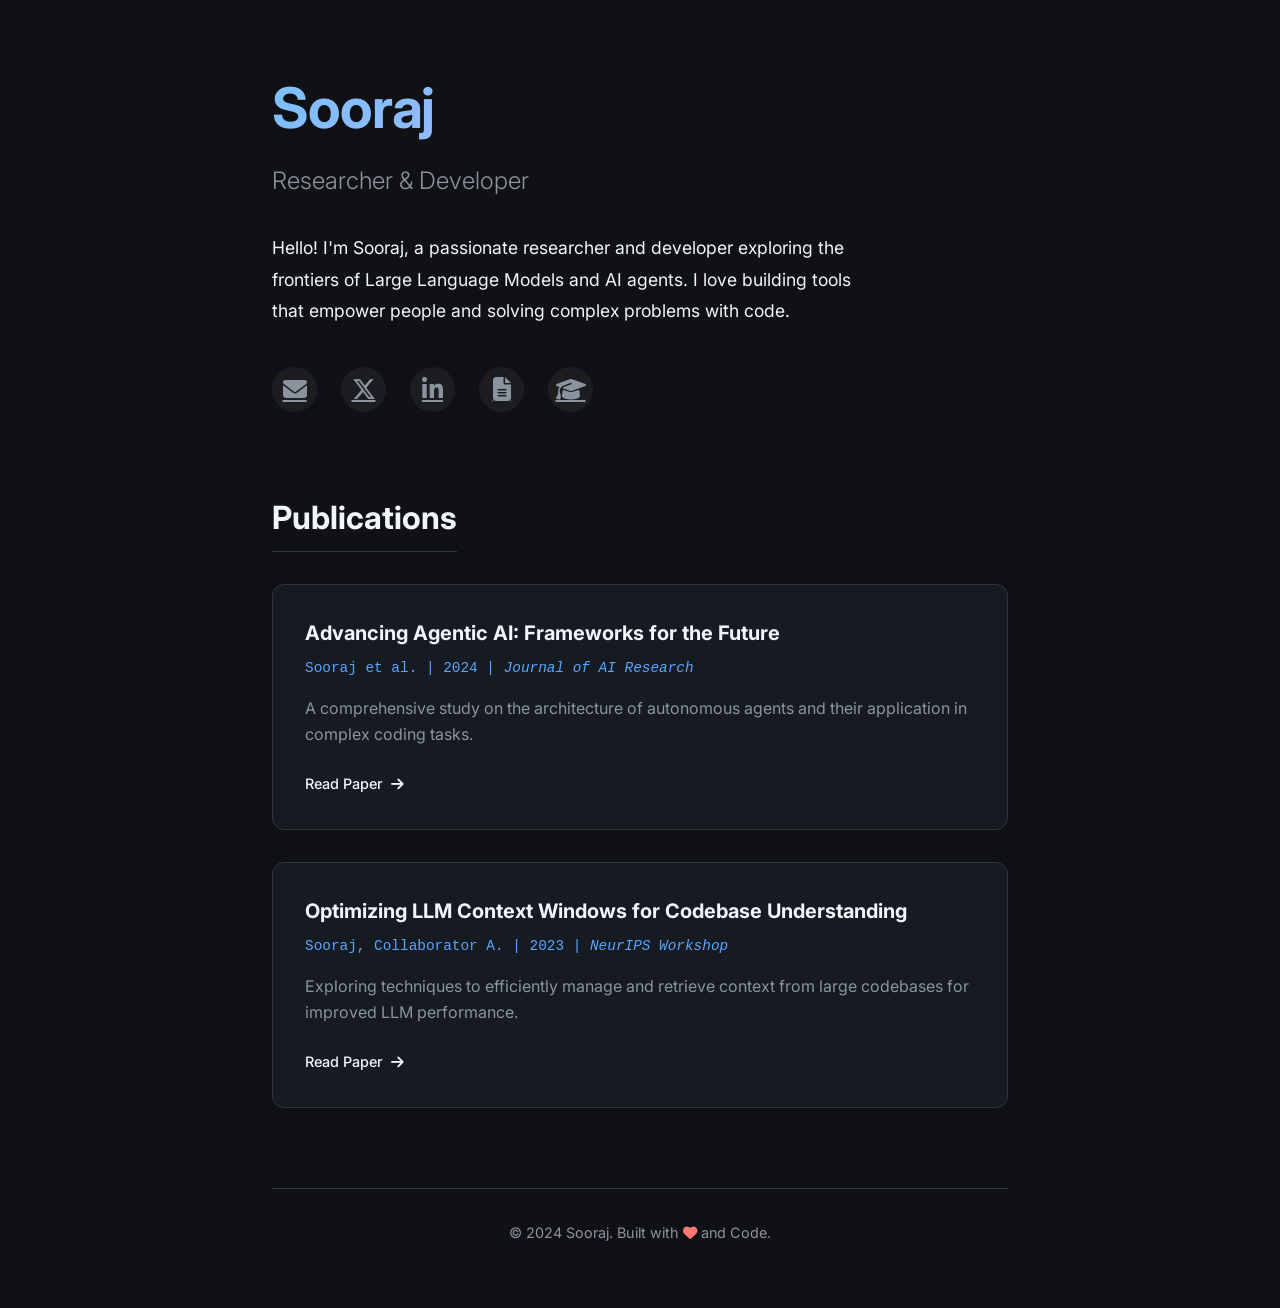
==== index.html @ ae979d78 "Initial commit" ====
<!DOCTYPE html>
<html lang="en">

<head>
    <meta charset="UTF-8">
    <meta name="viewport" content="width=device-width, initial-scale=1.0">
    <title>Sooraj | Personal Website</title>
    <meta name="description" content="Personal website of Sooraj - Researcher & Developer">
    <link rel="stylesheet" href="style.css">
    <link rel="preconnect" href="https://fonts.googleapis.com">
    <link rel="preconnect" href="https://fonts.gstatic.com" crossorigin>
    <link href="https://fonts.googleapis.com/css2?family=Inter:wght@300;400;500;600;700&display=swap" rel="stylesheet">
    <link rel="stylesheet" href="https://cdnjs.cloudflare.com/ajax/libs/font-awesome/6.4.0/css/all.min.css">
</head>

<body>
    <div class="container">
        <header class="hero">
            <div class="hero-content">
                <h1 class="name">Sooraj</h1>
                <p class="tagline">Researcher & Developer</p>
                <p class="bio">
                    Hello! I'm Sooraj, a passionate researcher and developer exploring the frontiers of Large Language
                    Models and AI agents.
                    I love building tools that empower people and solving complex problems with code.
                </p>

                <div class="socials">
                    <a href="mailto:your.email@example.com" class="social-link" aria-label="Email">
                        <i class="fas fa-envelope"></i>
                    </a>
                    <a href="#" class="social-link" aria-label="X (Twitter)">
                        <i class="fab fa-x-twitter"></i>
                    </a>
                    <a href="#" class="social-link" aria-label="LinkedIn">
                        <i class="fab fa-linkedin-in"></i>
                    </a>
                    <a href="#" class="social-link" aria-label="CV">
                        <i class="fas fa-file-alt"></i>
                    </a>
                    <a href="#" class="social-link" aria-label="Google Scholar">
                        <i class="fas fa-graduation-cap"></i>
                    </a>
                </div>
            </div>
        </header>

        <section class="publications">
            <h2 class="section-title">Publications</h2>
            <div class="publication-list">
                <article class="publication-item">
                    <h3 class="pub-title">Advancing Agentic AI: Frameworks for the Future</h3>
                    <p class="pub-meta">Sooraj et al. | 2024 | <em>Journal of AI Research</em></p>
                    <p class="pub-desc">A comprehensive study on the architecture of autonomous agents and their
                        application in complex coding tasks.</p>
                    <a href="#" class="pub-link">Read Paper <i class="fas fa-arrow-right"></i></a>
                </article>

                <article class="publication-item">
                    <h3 class="pub-title">Optimizing LLM Context Windows for Codebase Understanding</h3>
                    <p class="pub-meta">Sooraj, Collaborator A. | 2023 | <em>NeurIPS Workshop</em></p>
                    <p class="pub-desc">Exploring techniques to efficiently manage and retrieve context from large
                        codebases for improved LLM performance.</p>
                    <a href="#" class="pub-link">Read Paper <i class="fas fa-arrow-right"></i></a>
                </article>
            </div>
        </section>

        <footer>
            <p>&copy; 2024 Sooraj. Built with <i class="fas fa-heart"></i> and Code.</p>
        </footer>
    </div>
    <script src="script.js"></script>
</body>

</html>
---- style.css ----
:root {
    --bg-color: #0f1115;
    --card-bg: #161b22;
    --text-primary: #f0f6fc;
    --text-secondary: #8b949e;
    --accent-color: #58a6ff;
    --accent-hover: #1f6feb;
    --border-color: #30363d;
    --gradient-start: #79c0ff;
    --gradient-end: #d2a8ff;
}

* {
    margin: 0;
    padding: 0;
    box-sizing: border-box;
}

body {
    font-family: 'Inter', -apple-system, BlinkMacSystemFont, sans-serif;
    background-color: var(--bg-color);
    color: var(--text-primary);
    line-height: 1.6;
    -webkit-font-smoothing: antialiased;
}

.container {
    max-width: 800px;
    margin: 0 auto;
    padding: 4rem 2rem;
}

/* Hero Section */
.hero {
    margin-bottom: 5rem;
    animation: fadeIn 0.8s ease-out;
}

.name {
    font-size: 3.5rem;
    font-weight: 700;
    margin-bottom: 0.5rem;
    background: linear-gradient(135deg, var(--gradient-start), var(--gradient-end));
    -webkit-background-clip: text;
    -webkit-text-fill-color: transparent;
    letter-spacing: -0.02em;
}

.tagline {
    font-size: 1.5rem;
    color: var(--text-secondary);
    margin-bottom: 2rem;
    font-weight: 300;
}

.bio {
    font-size: 1.1rem;
    color: var(--text-primary);
    max-width: 600px;
    margin-bottom: 2.5rem;
    line-height: 1.8;
}

/* Socials */
.socials {
    display: flex;
    gap: 1.5rem;
}

.social-link {
    color: var(--text-secondary);
    font-size: 1.5rem;
    transition: all 0.3s ease;
    display: flex;
    align-items: center;
    justify-content: center;
    width: 45px;
    height: 45px;
    border-radius: 50%;
    background: rgba(255, 255, 255, 0.05);
    border: 1px solid transparent;
}

.social-link:hover {
    color: var(--text-primary);
    background: rgba(255, 255, 255, 0.1);
    border-color: var(--accent-color);
    transform: translateY(-3px);
    box-shadow: 0 5px 15px rgba(88, 166, 255, 0.2);
}

/* Publications */
.section-title {
    font-size: 2rem;
    margin-bottom: 2rem;
    border-bottom: 1px solid var(--border-color);
    padding-bottom: 0.5rem;
    display: inline-block;
}

.publication-list {
    display: flex;
    flex-direction: column;
    gap: 2rem;
}

.publication-item {
    background: var(--card-bg);
    padding: 2rem;
    border-radius: 12px;
    border: 1px solid var(--border-color);
    transition: transform 0.3s ease, box-shadow 0.3s ease;
}

.publication-item:hover {
    transform: translateY(-2px);
    box-shadow: 0 10px 30px rgba(0, 0, 0, 0.3);
    border-color: var(--accent-color);
}

.pub-title {
    font-size: 1.25rem;
    margin-bottom: 0.5rem;
    color: var(--text-primary);
}

.pub-meta {
    font-size: 0.9rem;
    color: var(--accent-color);
    margin-bottom: 1rem;
    font-family: monospace;
}

.pub-desc {
    color: var(--text-secondary);
    margin-bottom: 1.5rem;
    font-size: 1rem;
}

.pub-link {
    display: inline-flex;
    align-items: center;
    gap: 0.5rem;
    color: var(--text-primary);
    text-decoration: none;
    font-weight: 500;
    font-size: 0.9rem;
    transition: gap 0.2s ease;
}

.pub-link:hover {
    color: var(--accent-color);
    gap: 0.8rem;
}

/* Footer */
footer {
    margin-top: 5rem;
    text-align: center;
    color: var(--text-secondary);
    font-size: 0.9rem;
    padding-top: 2rem;
    border-top: 1px solid var(--border-color);
}

footer i {
    color: #ff7b72;
}

/* Animations */
@keyframes fadeIn {
    from {
        opacity: 0;
        transform: translateY(20px);
    }
    to {
        opacity: 1;
        transform: translateY(0);
    }
}

/* Responsive */
@media (max-width: 600px) {
    .container {
        padding: 2rem 1.5rem;
    }
    
    .name {
        font-size: 2.5rem;
    }
    
    .socials {
        gap: 1rem;
        flex-wrap: wrap;
    }
}
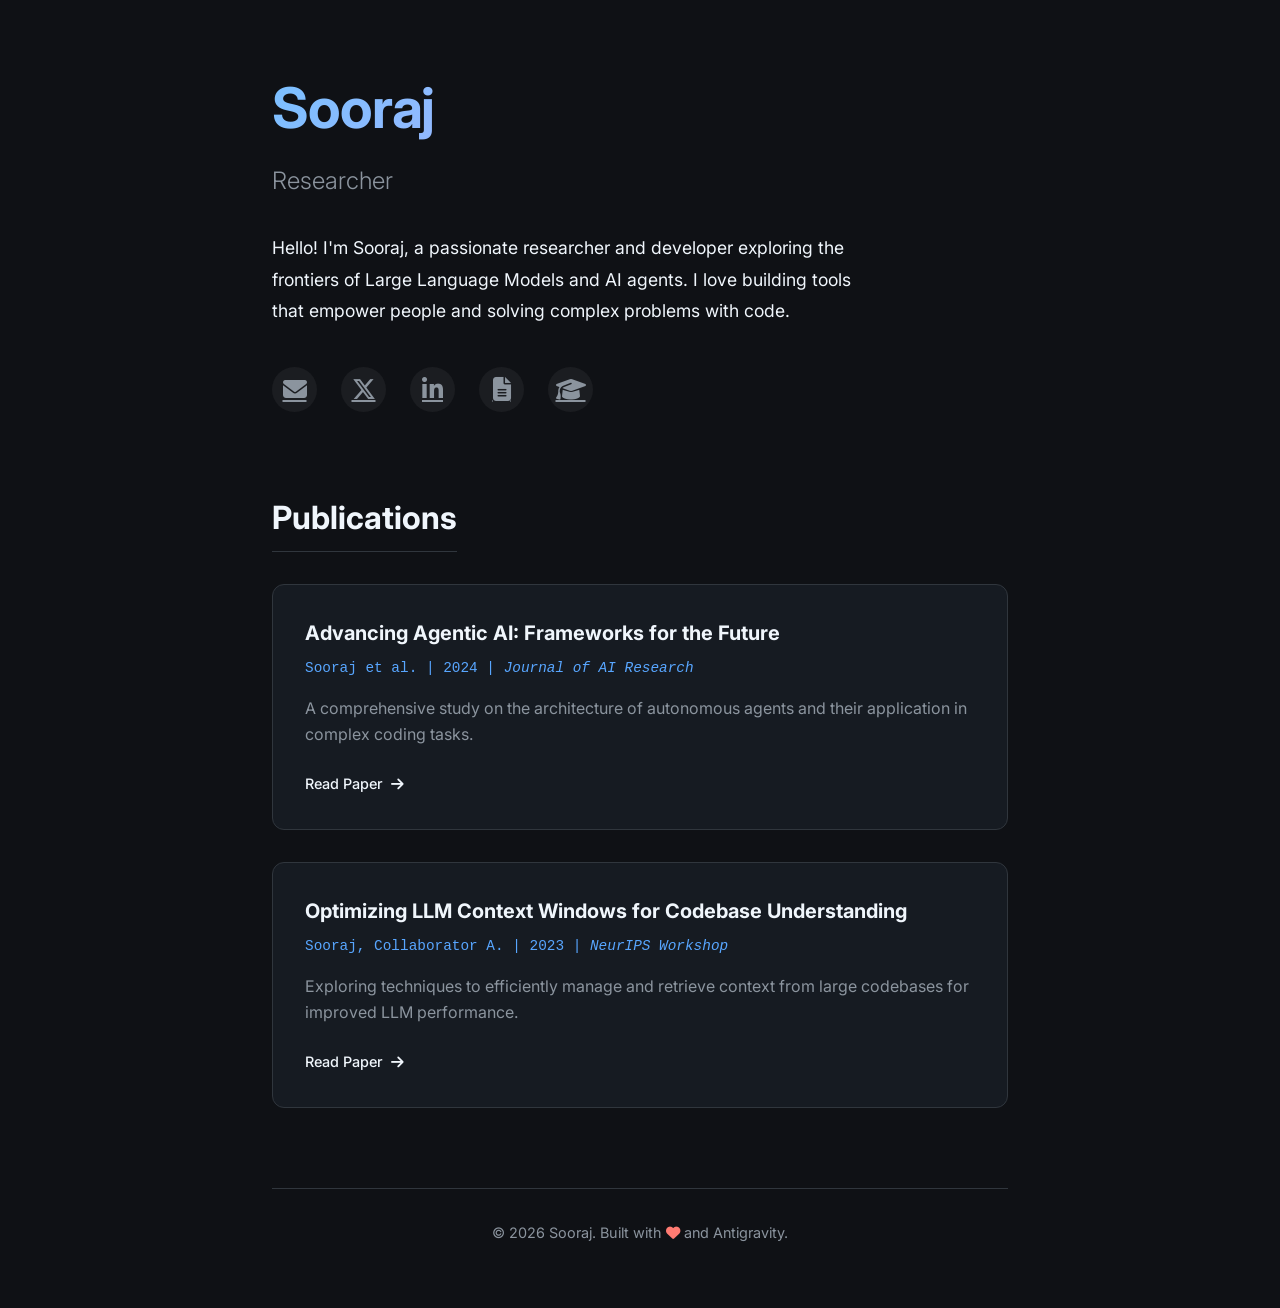
==== commit ef351a1d: "Update index.html" ====
--- a/index.html
+++ b/index.html
@@ -5,7 +5,7 @@
     <meta charset="UTF-8">
     <meta name="viewport" content="width=device-width, initial-scale=1.0">
     <title>Sooraj | Personal Website</title>
-    <meta name="description" content="Personal website of Sooraj - Researcher & Developer">
+    <meta name="description" content="Personal website of Sooraj - RL Researcher ">
     <link rel="stylesheet" href="style.css">
     <link rel="preconnect" href="https://fonts.googleapis.com">
     <link rel="preconnect" href="https://fonts.gstatic.com" crossorigin>
@@ -18,7 +18,7 @@
         <header class="hero">
             <div class="hero-content">
                 <h1 class="name">Sooraj</h1>
-                <p class="tagline">Researcher & Developer</p>
+                <p class="tagline">Researcher</p>
                 <p class="bio">
                     Hello! I'm Sooraj, a passionate researcher and developer exploring the frontiers of Large Language
                     Models and AI agents.
@@ -26,13 +26,14 @@
                 </p>
 
                 <div class="socials">
-                    <a href="mailto:your.email@example.com" class="social-link" aria-label="Email">
+                    <a href="mailto:sooraj.sathish@gmail.com" class="social-link" aria-label="Email">
                         <i class="fas fa-envelope"></i>
                     </a>
                     <a href="#" class="social-link" aria-label="X (Twitter)">
                         <i class="fab fa-x-twitter"></i>
                     </a>
-                    <a href="#" class="social-link" aria-label="LinkedIn">
+                    <a href="https://www.linkedin.com/in/sooraj-sathish-999594205/" class="social-link"
+                        aria-label="LinkedIn">
                         <i class="fab fa-linkedin-in"></i>
                     </a>
                     <a href="#" class="social-link" aria-label="CV">
@@ -67,7 +68,7 @@
         </section>
 
         <footer>
-            <p>&copy; 2024 Sooraj. Built with <i class="fas fa-heart"></i> and Code.</p>
+            <p>&copy; 2026 Sooraj. Built with <i class="fas fa-heart"></i> and Antigravity.</p>
         </footer>
     </div>
     <script src="script.js"></script>
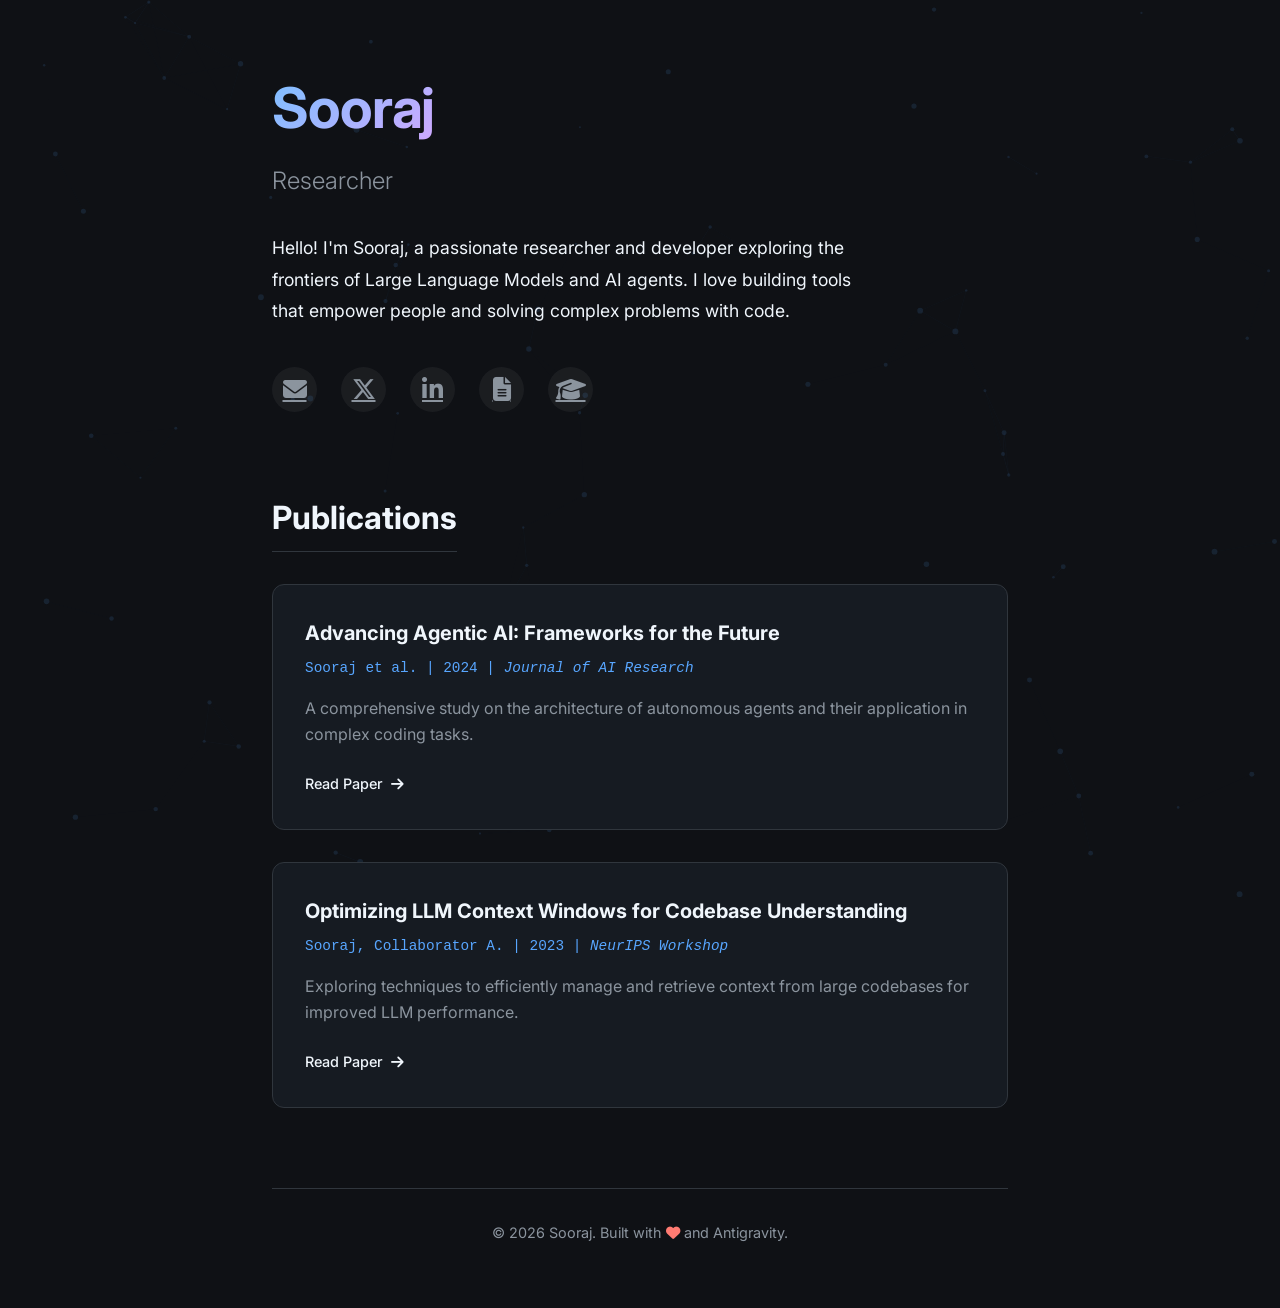
==== commit b08d84f4: "Add design enhancements: Neural BG, Terminal, Konami Code" ====
--- a/index.html
+++ b/index.html
@@ -71,6 +71,29 @@
             <p>&copy; 2026 Sooraj. Built with <i class="fas fa-heart"></i> and Antigravity.</p>
         </footer>
     </div>
+
+    <!-- Neural Background Canvas -->
+    <canvas id="neural-canvas"></canvas>
+
+    <!-- Hidden Terminal -->
+    <div id="terminal-overlay" class="hidden">
+        <div class="terminal-window">
+            <div class="terminal-header">
+                <span class="terminal-title">user@sooraj-website: ~</span>
+                <button id="close-terminal" class="terminal-close">&times;</button>
+            </div>
+            <div class="terminal-body">
+                <div id="terminal-output">
+                    <p>Welcome to Sooraj's Terminal v1.0.0</p>
+                    <p>Type 'help' for a list of commands.</p>
+                </div>
+                <div class="terminal-input-line">
+                    <span class="prompt">user@sooraj:~$</span>
+                    <input type="text" id="terminal-input" autocomplete="off" autofocus>
+                </div>
+            </div>
+        </div>
+    </div>
     <script src="script.js"></script>
 </body>
 
--- a/style.css
+++ b/style.css
@@ -8,6 +8,8 @@
     --border-color: #30363d;
     --gradient-start: #79c0ff;
     --gradient-end: #d2a8ff;
+    --terminal-bg: rgba(15, 17, 21, 0.95);
+    --terminal-header: #21262d;
 }
 
 * {
@@ -22,6 +24,19 @@
     color: var(--text-primary);
     line-height: 1.6;
     -webkit-font-smoothing: antialiased;
+    overflow-x: hidden;
+    /* Prevent scrollbar from glitch effects */
+}
+
+#neural-canvas {
+    position: fixed;
+    top: 0;
+    left: 0;
+    width: 100%;
+    height: 100%;
+    z-index: -1;
+    opacity: 0.4;
+    pointer-events: none;
 }
 
 .container {
@@ -42,8 +57,43 @@
     margin-bottom: 0.5rem;
     background: linear-gradient(135deg, var(--gradient-start), var(--gradient-end));
     -webkit-background-clip: text;
+    background-clip: text;
     -webkit-text-fill-color: transparent;
     letter-spacing: -0.02em;
+    position: relative;
+    display: inline-block;
+}
+
+/* Glitch Effect on Hover */
+.name:hover {
+    animation: glitch 0.3s cubic-bezier(.25, .46, .45, .94) both infinite;
+    color: var(--accent-color);
+}
+
+@keyframes glitch {
+    0% {
+        transform: translate(0)
+    }
+
+    20% {
+        transform: translate(-2px, 2px)
+    }
+
+    40% {
+        transform: translate(-2px, -2px)
+    }
+
+    60% {
+        transform: translate(2px, 2px)
+    }
+
+    80% {
+        transform: translate(2px, -2px)
+    }
+
+    100% {
+        transform: translate(0)
+    }
 }
 
 .tagline {
@@ -173,9 +223,111 @@
         opacity: 0;
         transform: translateY(20px);
     }
+
     to {
         opacity: 1;
         transform: translateY(0);
+    }
+}
+
+/* Terminal Styles */
+.hidden {
+    display: none !important;
+}
+
+#terminal-overlay {
+    position: fixed;
+    top: 0;
+    left: 0;
+    width: 100%;
+    height: 100%;
+    background: rgba(0, 0, 0, 0.6);
+    backdrop-filter: blur(5px);
+    z-index: 1000;
+    display: flex;
+    justify-content: center;
+    align-items: center;
+}
+
+.terminal-window {
+    width: 600px;
+    height: 400px;
+    background: var(--terminal-bg);
+    border-radius: 8px;
+    box-shadow: 0 20px 50px rgba(0, 0, 0, 0.5);
+    border: 1px solid var(--border-color);
+    display: flex;
+    flex-direction: column;
+    overflow: hidden;
+    font-family: 'Courier New', Courier, monospace;
+}
+
+.terminal-header {
+    background: var(--terminal-header);
+    padding: 0.5rem 1rem;
+    display: flex;
+    justify-content: space-between;
+    align-items: center;
+    border-bottom: 1px solid var(--border-color);
+}
+
+.terminal-title {
+    font-size: 0.9rem;
+    color: var(--text-secondary);
+}
+
+.terminal-close {
+    background: none;
+    border: none;
+    color: var(--text-secondary);
+    font-size: 1.2rem;
+    cursor: pointer;
+}
+
+.terminal-close:hover {
+    color: #ff7b72;
+}
+
+.terminal-body {
+    padding: 1rem;
+    flex-grow: 1;
+    overflow-y: auto;
+    color: var(--text-primary);
+    font-size: 0.95rem;
+}
+
+.terminal-input-line {
+    display: flex;
+    gap: 0.5rem;
+    margin-top: 0.5rem;
+}
+
+.prompt {
+    color: #7ee787;
+}
+
+#terminal-input {
+    background: transparent;
+    border: none;
+    color: var(--text-primary);
+    font-family: inherit;
+    font-size: inherit;
+    flex-grow: 1;
+    outline: none;
+}
+
+/* Konami Code Party Mode */
+body.party-mode {
+    animation: rainbow-bg 5s infinite;
+}
+
+@keyframes rainbow-bg {
+    0% {
+        filter: hue-rotate(0deg);
+    }
+
+    100% {
+        filter: hue-rotate(360deg);
     }
 }
 
@@ -184,13 +336,18 @@
     .container {
         padding: 2rem 1.5rem;
     }
-    
+
     .name {
         font-size: 2.5rem;
     }
-    
+
     .socials {
         gap: 1rem;
         flex-wrap: wrap;
     }
-}
+
+    .terminal-window {
+        width: 95%;
+        height: 50vh;
+    }
+}
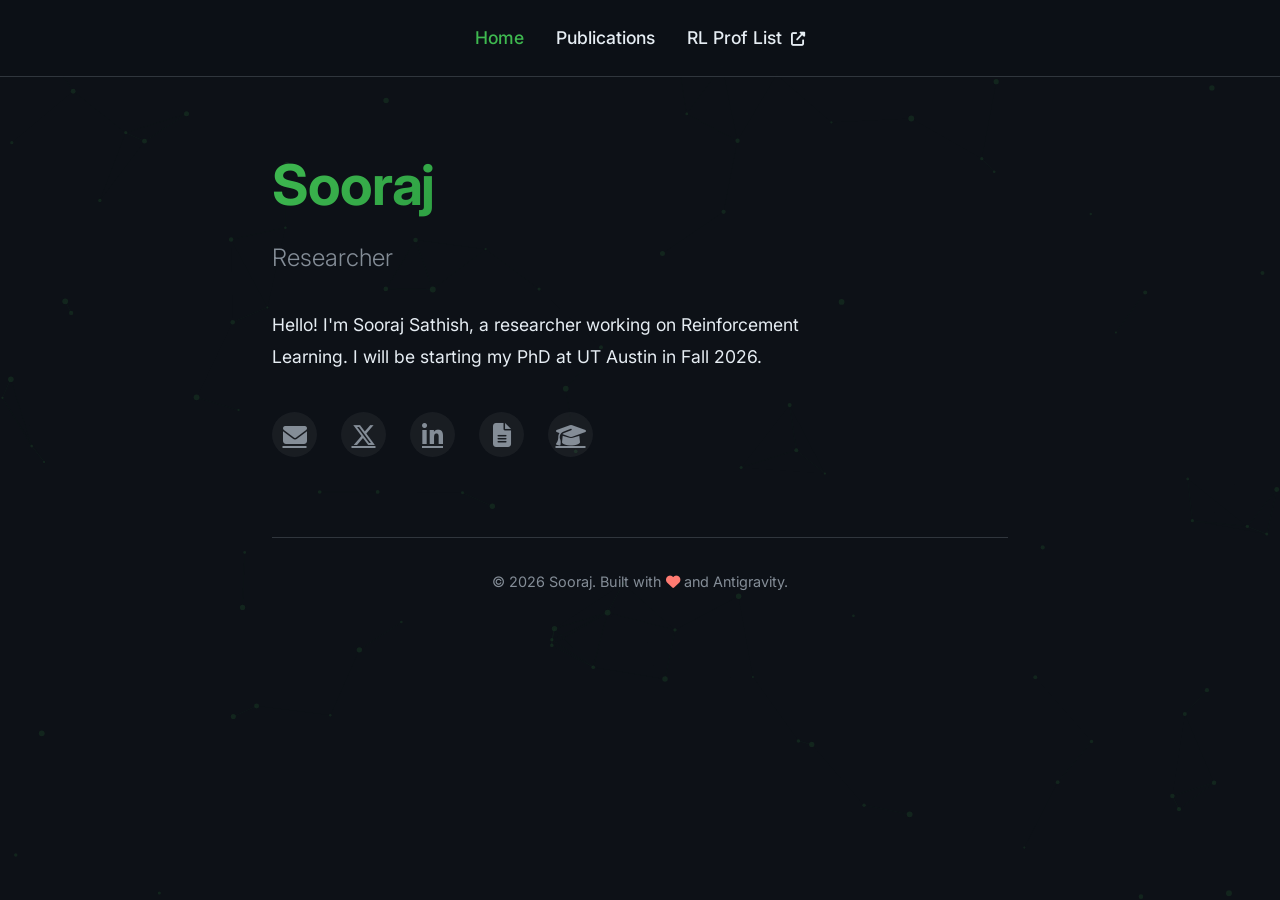
==== commit 28dac2ff: "Update color palette to emerald, add publications page, and add navigation bar" ====
--- a/index.html
+++ b/index.html
@@ -14,15 +14,21 @@
 </head>
 
 <body>
+    <nav class="navbar">
+        <a href="index.html" class="nav-link" style="color: var(--accent-color);">Home</a>
+        <a href="publications.html" class="nav-link">Publications</a>
+        <a href="https://docs.google.com/spreadsheets/d/1V-2MdEZXTssZN2JqzF0VSf0jJnJBObTBQWAGXjDS-qc/edit?usp=sharing"
+            target="_blank" class="nav-link">RL Prof List <i class="fas fa-external-link-alt"
+                style="font-size: 0.8em; margin-left: 4px;"></i></a>
+    </nav>
     <div class="container">
         <header class="hero">
             <div class="hero-content">
                 <h1 class="name">Sooraj</h1>
                 <p class="tagline">Researcher</p>
                 <p class="bio">
-                    Hello! I'm Sooraj, a passionate researcher and developer exploring the frontiers of Large Language
-                    Models and AI agents.
-                    I love building tools that empower people and solving complex problems with code.
+                    Hello! I'm Sooraj Sathish, a researcher working on Reinforcement Learning. I will be starting my PhD
+                    at UT Austin in Fall 2026.
                 </p>
 
                 <div class="socials">
@@ -45,27 +51,6 @@
                 </div>
             </div>
         </header>
-
-        <section class="publications">
-            <h2 class="section-title">Publications</h2>
-            <div class="publication-list">
-                <article class="publication-item">
-                    <h3 class="pub-title">Advancing Agentic AI: Frameworks for the Future</h3>
-                    <p class="pub-meta">Sooraj et al. | 2024 | <em>Journal of AI Research</em></p>
-                    <p class="pub-desc">A comprehensive study on the architecture of autonomous agents and their
-                        application in complex coding tasks.</p>
-                    <a href="#" class="pub-link">Read Paper <i class="fas fa-arrow-right"></i></a>
-                </article>
-
-                <article class="publication-item">
-                    <h3 class="pub-title">Optimizing LLM Context Windows for Codebase Understanding</h3>
-                    <p class="pub-meta">Sooraj, Collaborator A. | 2023 | <em>NeurIPS Workshop</em></p>
-                    <p class="pub-desc">Exploring techniques to efficiently manage and retrieve context from large
-                        codebases for improved LLM performance.</p>
-                    <a href="#" class="pub-link">Read Paper <i class="fas fa-arrow-right"></i></a>
-                </article>
-            </div>
-        </section>
 
         <footer>
             <p>&copy; 2026 Sooraj. Built with <i class="fas fa-heart"></i> and Antigravity.</p>
--- a/style.css
+++ b/style.css
@@ -1,14 +1,14 @@
 :root {
-    --bg-color: #0f1115;
+    --bg-color: #0d1117;
     --card-bg: #161b22;
-    --text-primary: #f0f6fc;
-    --text-secondary: #8b949e;
-    --accent-color: #58a6ff;
-    --accent-hover: #1f6feb;
+    --text-primary: #e6edf3;
+    --text-secondary: #848d97;
+    --accent-color: #3fb950;
+    --accent-hover: #2ea043;
     --border-color: #30363d;
-    --gradient-start: #79c0ff;
-    --gradient-end: #d2a8ff;
-    --terminal-bg: rgba(15, 17, 21, 0.95);
+    --gradient-start: #3fb950;
+    --gradient-end: #2ea043;
+    --terminal-bg: rgba(13, 17, 23, 0.95);
     --terminal-header: #21262d;
 }
 
@@ -26,6 +26,32 @@
     -webkit-font-smoothing: antialiased;
     overflow-x: hidden;
     /* Prevent scrollbar from glitch effects */
+}
+
+/* Navigation Bar */
+.navbar {
+    display: flex;
+    justify-content: center;
+    gap: 2rem;
+    padding: 1.5rem 2rem;
+    border-bottom: 1px solid var(--border-color);
+    background: rgba(13, 17, 23, 0.8);
+    backdrop-filter: blur(10px);
+    position: sticky;
+    top: 0;
+    z-index: 100;
+}
+
+.nav-link {
+    color: var(--text-primary);
+    text-decoration: none;
+    font-weight: 500;
+    font-size: 1.1rem;
+    transition: color 0.3s ease;
+}
+
+.nav-link:hover {
+    color: var(--accent-color);
 }
 
 #neural-canvas {
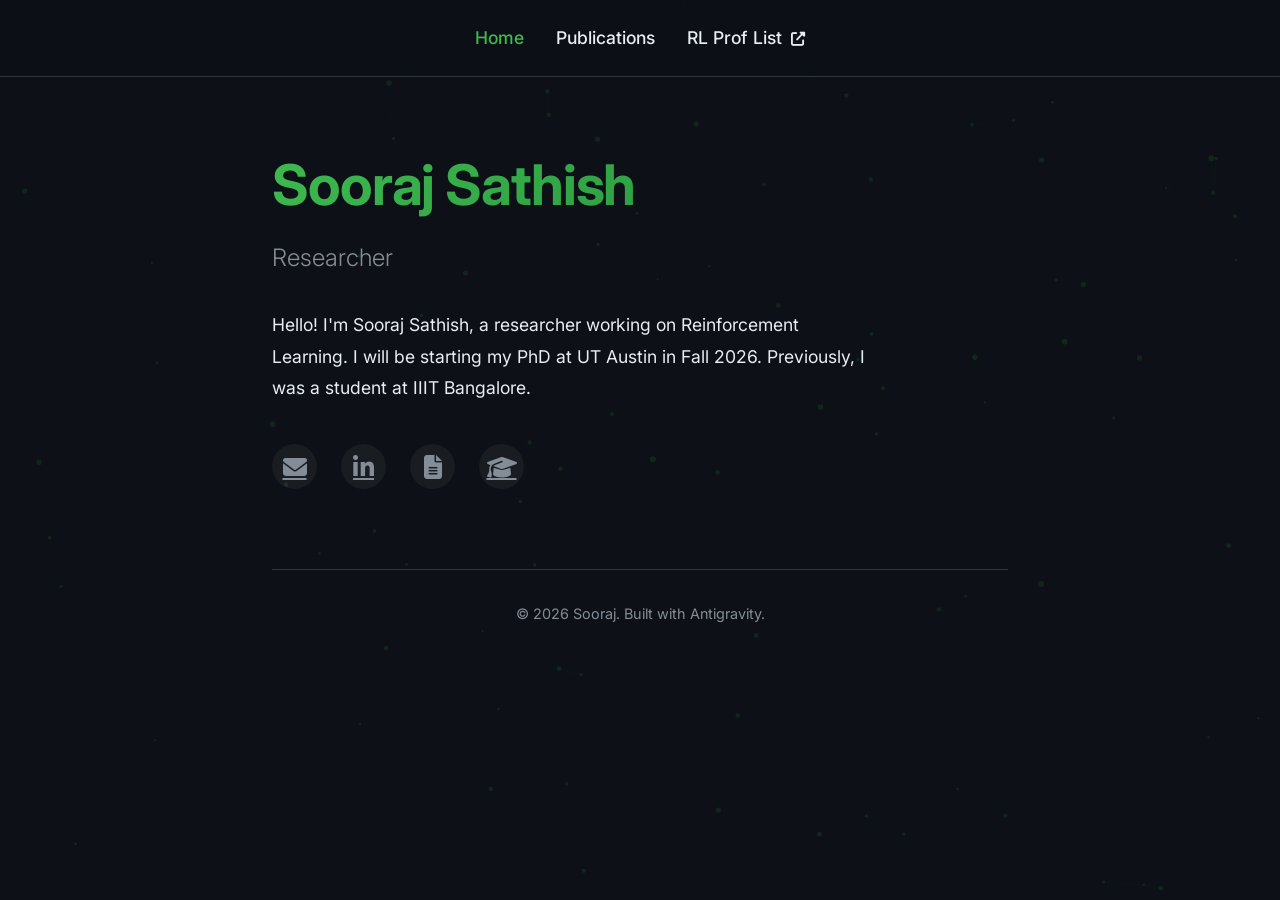
==== commit 58b979e1: "Update bio, name, and remove Twitter social link" ====
--- a/index.html
+++ b/index.html
@@ -24,20 +24,20 @@
     <div class="container">
         <header class="hero">
             <div class="hero-content">
-                <h1 class="name">Sooraj</h1>
+                <h1 class="name">Sooraj Sathish</h1>
                 <p class="tagline">Researcher</p>
                 <p class="bio">
                     Hello! I'm Sooraj Sathish, a researcher working on Reinforcement Learning. I will be starting my PhD
-                    at UT Austin in Fall 2026.
+                    at UT Austin in Fall 2026. Previously, I was a student at IIIT Bangalore.
                 </p>
 
                 <div class="socials">
                     <a href="mailto:sooraj.sathish@gmail.com" class="social-link" aria-label="Email">
                         <i class="fas fa-envelope"></i>
                     </a>
-                    <a href="#" class="social-link" aria-label="X (Twitter)">
+                    <!-- <a href="#" class="social-link" aria-label="X (Twitter)">
                         <i class="fab fa-x-twitter"></i>
-                    </a>
+                    </a> -->
                     <a href="https://www.linkedin.com/in/sooraj-sathish-999594205/" class="social-link"
                         aria-label="LinkedIn">
                         <i class="fab fa-linkedin-in"></i>
@@ -53,7 +53,7 @@
         </header>
 
         <footer>
-            <p>&copy; 2026 Sooraj. Built with <i class="fas fa-heart"></i> and Antigravity.</p>
+            <p>&copy; 2026 Sooraj. Built with Antigravity.</p>
         </footer>
     </div>
 
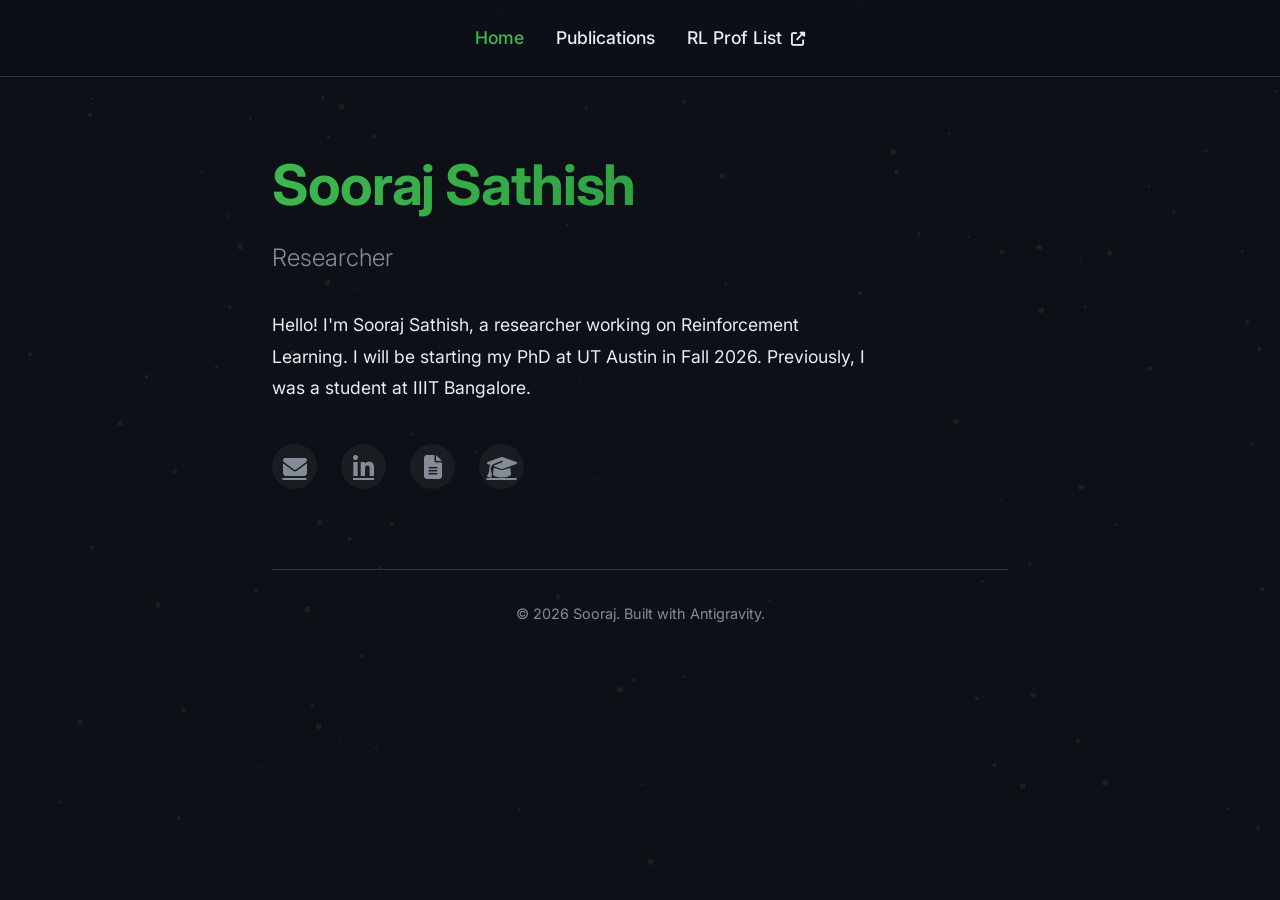
==== commit 6c03bdd0: "Update CV link" ====
--- a/index.html
+++ b/index.html
@@ -42,7 +42,8 @@
                         aria-label="LinkedIn">
                         <i class="fab fa-linkedin-in"></i>
                     </a>
-                    <a href="#" class="social-link" aria-label="CV">
+                    <a href="https://drive.google.com/file/d/1ER8lOkij94P_9n8B6grCjXNscNkgO06d/view?usp=sharing"
+                        class="social-link" aria-label="CV">
                         <i class="fas fa-file-alt"></i>
                     </a>
                     <a href="#" class="social-link" aria-label="Google Scholar">
